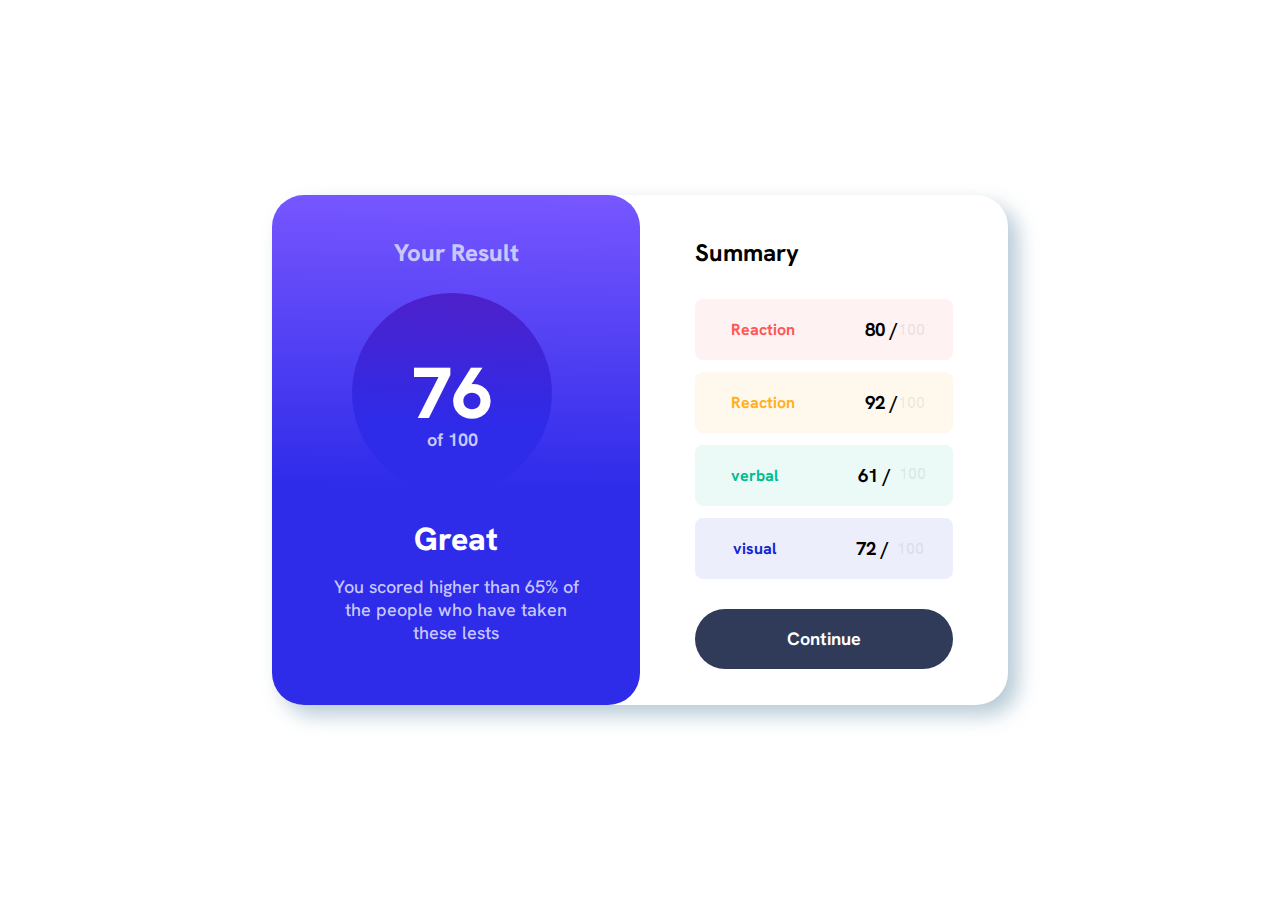
==== index.html @ 53f0d09b "Create index.html" ====
<!DOCTYPE html>
<html lang="en">

<head>
    <meta charset="UTF-8">
    <meta name="viewport" content="width=device-width, initial-scale=1.0">
    <title>Targeta</title>
    <link rel="stylesheet" href="/Styles/styles.css">
    <link rel="preconnect" href="https://fonts.googleapis.com">
    <link rel="preconnect" href="https://fonts.gstatic.com" crossorigin>
    <link
        href="https://fonts.googleapis.com/css2?family=Crimson+Text:ital,wght@0,400;0,600;0,700;1,400;1,600;1,700&family=Hanken+Grotesk:ital,wght@0,100..900;1,100..900&display=swap"
        rel="stylesheet">

</head>

<body>

    <div class="content">
        <div class="contenedor--targeta">
            <div class="content--izq">
                <div class="top">
                    <h2>Your Result</h2>
                </div>
                <div class="mid__circulo">
                    <h1>76</h1>
                    <span>of 100</span>
                </div>
                <div class="bot">
                    <h2>Great</h2>
                    <p>You scored higher than 65% of the people who have taken these lests</p>
                </div>
            </div>

            <!-- aqui comienza la parte derecha -->
            <div class="content--derech">



                <div class="mid--centro-izq">
                    <div class="sumary">

                        <h1>Summary</h1>
                    </div>
                    <!-- estadistica 1 -->
                    <div class="datos--1">
                        <span>
                            <img src="/web_targeta/web_targeta/Icon/icon-reaction.svg" alt="">
                            Reaction
                        </span>
                        <span>
                            <h3>80 / <span id="nalgas__f">100</span> </h3>
                        </span>
                    </div>
                    <!-- estadistica2 -->


                    <div class="datos--2">
                        <span><img src="/web_targeta/web_targeta/Icon/icon-memory.svg" alt="">
                            Reaction
                        </span>
                        <span>
                            <h3>92 / <span id="pollo">100</span> </h3>
                        </span>
                    </div>
                    <!-- estadistica 3  -->
                    <div class="datos--3">
                        <span><img src="/web_targeta/web_targeta/Icon/icon-verbal.svg" alt="">
                            verbal
                        </span>
                        <span>
                            <h3>61 / <spa id="verde" n>100
                        </span> </h3>
                        </span>
                    </div>
                    <!-- estadistica 4 -->
                    <div class="datos--4">
                        <span><img src="/web_targeta/web_targeta/Icon/icon-visual.svg" alt="">
                            visual
                        </span>
                        <span>
                            <h3>72 / <span id="azul">100</span> </h3>
                        </span>
                    </div>
                    <button class="bt">Continue</button>
                </div>
            </div>
        </div>
    </div>
</body>

</html>
---- Styles/styles.css ----
* {
    margin: 0%;
    padding: 0;
    box-sizing: border-box;
    font-family: "Hanken Grotesk", sans-serif;
}

/* variables */
:root {

    /* ### Primario */

    --Rojo-claro: hsl(0, 100%, 67%);
    --Amarillo-anaranjado: hsl(39, 100%, 56%);
    --Verde-azulado: hsl(166, 100%, 37%);
    --Azul-cobalto: hsl(234, 85%, 45%);
    /* 
## Degradados */

    /* fondo */
    --Azul-pizarra-claro: rgb(120, 87, 255);
    --Azul-real-claro: rgb(46, 43, 233);
    /* circulo */

    --Azul-violeta: hsla(256, 72%, 46%, 1);
    --Azul-persa: hsla(241, 72%, 46%, 0);

    /* ### Neutral */

    --Blanco: hsl(0, 0%, 100%);
    --Azul-pálido: hsl(221, 100%, 96%);
    --Lavanda-clara: hsl(241, 100%, 89%);
    --Azul-gris-oscuro: hsl(224, 30%, 27%);
    /*Escala de grises*/
    --opacida-Rojo-claro: hsl(0, 100%, 67%, 8%);
    --opacida-color: hsla(0, 0%, 0%, 8%);
    --opacida-Amarillo-anaranjado: hsl(39, 100%, 56%, 8%);
    --opacida-Verde-azulado: hsl(166, 100%, 37%, 8%);
    --opacida-Azul-cobalto: hsl(234, 85%, 45%, 8%);



}

html {
    width: 100%;
    height: 100vh;
}

.content {
    position: relative;
    width: 100%;
    height: 100vh;
    display: flex;
    justify-content: center;
    align-items: center;
    
}

.contenedor--targeta {
    transition: 2s;
    width: 736px;
    height: 510px;
    display: flex;
    position: relative;
    box-shadow: 10px 10px 20px rgba(80, 127, 155, 0.412);
    border-radius: 32px;

}

.content--izq {
    background: linear-gradient(180.8deg, var(--Azul-pizarra-claro), var(--Azul-real-claro)57.69%);
    width: 50%;
    height: 100%;
    border-radius: 32px;
    text-align: center;
    padding: 42px 55px;



}

h2 {
    color: var(--Lavanda-clara);
    font-family: "Hanken Grotesk";
    font-size: 24px;
    font-style: normal;
    font-weight: 800;
    line-height: normal;
}

.mid__circulo {

    background: linear-gradient(180.8deg, var(--Azul-violeta), var(--Azul-real-claro)65.69% 90%);

    border-radius: 50%;
    justify-content: center;
    align-items: center;
    display: flex;
    flex-direction: column;
    width: 200px;
    height: 200px;
    margin: 0 auto;
    margin: 25px;
    transition: 2s;
}

.mid__circulo h1 {
    color: var(--Blanco);
    font-size: 72px;
    font-weight: 800;
}

.mid__circulo span {
    color: var(--Lavanda-clara);
    font-size: 18px;
    font-style: normal;
    font-weight: 700;
    line-height: 0px;
    /* 0% */
}

.bot h2 {
    color: var(--Blanco);
    font-size: 32px;
    font-style: normal;
    font-weight: 800;
    line-height: normal;
    margin-bottom: 15px;
}

.bot p {
    color: var(--Lavanda-clara);
    font-size: 18px;
    font-style: normal;
    font-weight: 500;
    line-height: normal;
}

/* aqui comienza la parte derecha */
.content--derech {

    display: flex;
    flex-direction: column;
    width: 50%;
    position: relative;
    justify-content: center;
    align-items: center;

}

.sumary {
    width: 258px;
}

.content--derech h1 {
    position: relative;
    color: #000;
    font-size: 24px;
    font-style: normal;
    font-weight: 700;
    line-height: normal;
    margin-top: -50px;
    left: 0;
}

.mid--centro-izq {
    width: 258px;
    height: 326px;
    display: flex;
    flex-direction: column;
    gap: 12px;

}


.datos--1 {
    background: var(--opacida-Rojo-claro);
    display: flex;
    gap: 70px;
    width: 100%;
    padding: 18px 15px;
    align-items: center;
    border-radius: 8px;
    justify-content: center;


}




.datos--1 h3 {
    display: flex;
    flex-direction: row;
}

.datos--1 span:nth-child(1) {

    font-family: "Hanken Grotesk";
    font-size: 16px;
    font-style: normal;
    font-weight: 700;
    color: var(--Rojo-claro);
    align-items: center;
    display: flex;
    flex-direction: row;
    justify-content: center;
    gap: 8px;
}

#nalgas__f {
    color: var(--opacida-color);

}




/* aqui estadistica 2 */

.datos--2 {
    background-color: var(--opacida-Amarillo-anaranjado);
    display: flex;
    gap: 70px;
    width: 100%;
    padding: 18px 15px;
    align-items: center;
    border-radius: 8px;
    justify-content: center;

}

.datos--2 h3 {
    display: flex;
    flex-direction: row;


}

.datos--2 span:nth-child(1) {

    font-family: "Hanken Grotesk";
    font-size: 16px;
    font-style: normal;
    font-weight: 700;
    color: var(--Amarillo-anaranjado);
    display: flex;
    flex-direction: row;
    justify-content: center;
    align-items: center;
    gap: 8px;
}

#pollo {
    color: var(--opacida-color);
}

/* aqui estadistica 3 */

.datos--3 {
    background-color: var(--opacida-Verde-azulado);
    display: flex;

    width: 100%;
    padding: 18px 15px;
    align-items: center;
    border-radius: 8px;
    justify-content: center;

}

.datos--3 h3 {
    flex-direction: row;
    display: flex;
    padding-left: 80px;
    gap: 8px;
}


.datos--3 span:nth-child(1) {

    font-family: "Hanken Grotesk";
    font-size: 16px;
    font-style: normal;
    font-weight: 700;
    color: var(--Verde-azulado);
    flex-direction: row;
    justify-content: center;
    align-items: center;
    gap: 8px;
    display: flex;
}

#verde {
    color: var(--opacida-color);
    font-size: 16px;
}

/* aqui estadistica 4 */






.datos--4 {
    background-color: var(--opacida-Azul-cobalto);
    display: flex;

    width: 100%;
    padding: 18px 15px;
    align-items: center;
    border-radius: 8px;
    justify-content: center;


}

.datos--4 h3 {
    flex-direction: row;
    display: flex;
    padding-left: 80px;
    gap: 8px;

}


.datos--4 span:nth-child(1) {

    font-family: "Hanken Grotesk";
    font-size: 16px;
    font-style: normal;
    font-weight: 700;
    color: var(--Azul-cobalto);
    flex-direction: row;
    justify-content: center;
    align-items: center;
    gap: 8px;
    display: flex;
}

#azul {
    color: var(--opacida-color);
}

/* aqui el boton */
.bt {
    display: flex;
    padding: 30px 0;
    justify-content: center;
    align-items: center;
    border-radius: 99px;
    background-color: var(--Azul-gris-oscuro);
    color: var(--Neutral-Blanco, #FFF);
    font-family: "Hanken Grotesk";
    font-size: 18px;
    font-style: normal;
    font-weight: 700;
    line-height: 0px;
    /* 0% */
    border: none;
    margin-top: 18px;
}














@media only screen and (max-width:600px) {
    .content {
        display: flex;
        flex-direction: column;
    }

    .contenedor--targeta {
        width: 100%;
        height: auto;
        flex-direction: column;
        border-radius: 0;
    }

    .top h2 {
        font-size: 18px;
        padding: 12px;
    }

    .content--izq {
        position: relative;
        width: 100%;
        height: 70%;
        display: flex;
        flex-direction: column;
        justify-content: center;
        align-items: center;
        padding: 40px 35px;
        padding-bottom: 0;
        border-radius: 0;
        top: 50px;
        border-bottom-left-radius: 32px;
        border-bottom-right-radius: 32px;
        /* gap: 20px; */
        margin-bottom: 100px;
    }

    .mid__circulo {
        width: 120px;
        height: 120px;
        margin: 0;
    }

    .mid__circulo h1 {
        font-size: 56px;
    }

    .mid__circulo span  {
        font-size: 16px;
    }
    .content--derech {
        position: relative;
        display: flex;
        width: 100%;
        height: 100vh;

    }

    .sumary h1 {
        font-size: 16px;
    }


    .bot h2 {
        font-size: 24px;
        margin-bottom: 10px;
    }

    .bot p {
        font-size: 16px;
        text-align: justify;
        margin-bottom: -40px;
    }




    /* datos 1 */
    .datos--1 {
        display: flex;
        width: auto;
        height: 53px;
        padding: 18px 15px;
        align-items: center;
        flex-shrink: 0;
    }

    .datos--1 h3 {
        font-size: 16px;
    }
    .datos--2 {
        width: auto;
        height: 53px;
    }
    .datos--2 h3 {
        font-size: 16px;
    }

    .datos--3 {
        width: auto;
        height: 53px;
    }
    .datos--3 h3 {
        font-size: 16px;
    }

    .datos--4 {
        width: auto;
        height: 53px;
    }
    .datos--4 h3 {
        font-size: 16px;
    }

    .bt{
        margin-top: 0;
        padding: 25px 0;
        background: linear-gradient(180.8deg, var(--Azul-pizarra-claro), var(--Azul-real-claro)57.69%);

    }

}
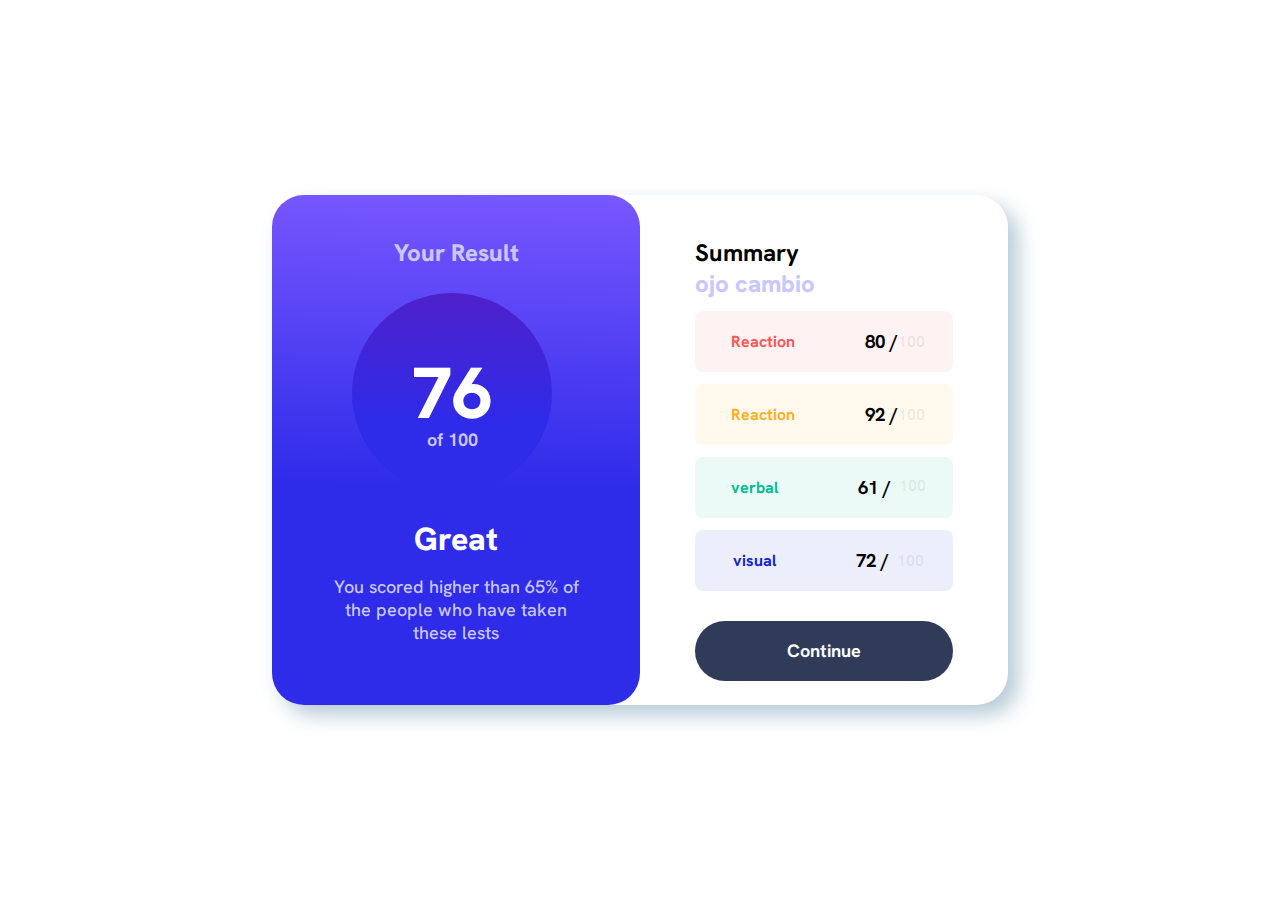
==== commit d356bf66: "nueva.palabra" ====
--- a/index.html
+++ b/index.html
@@ -41,6 +41,7 @@
                     <div class="sumary">
 
                         <h1>Summary</h1>
+                        <h2>ojo cambio</h2>
                     </div>
                     <!-- estadistica 1 -->
                     <div class="datos--1">
